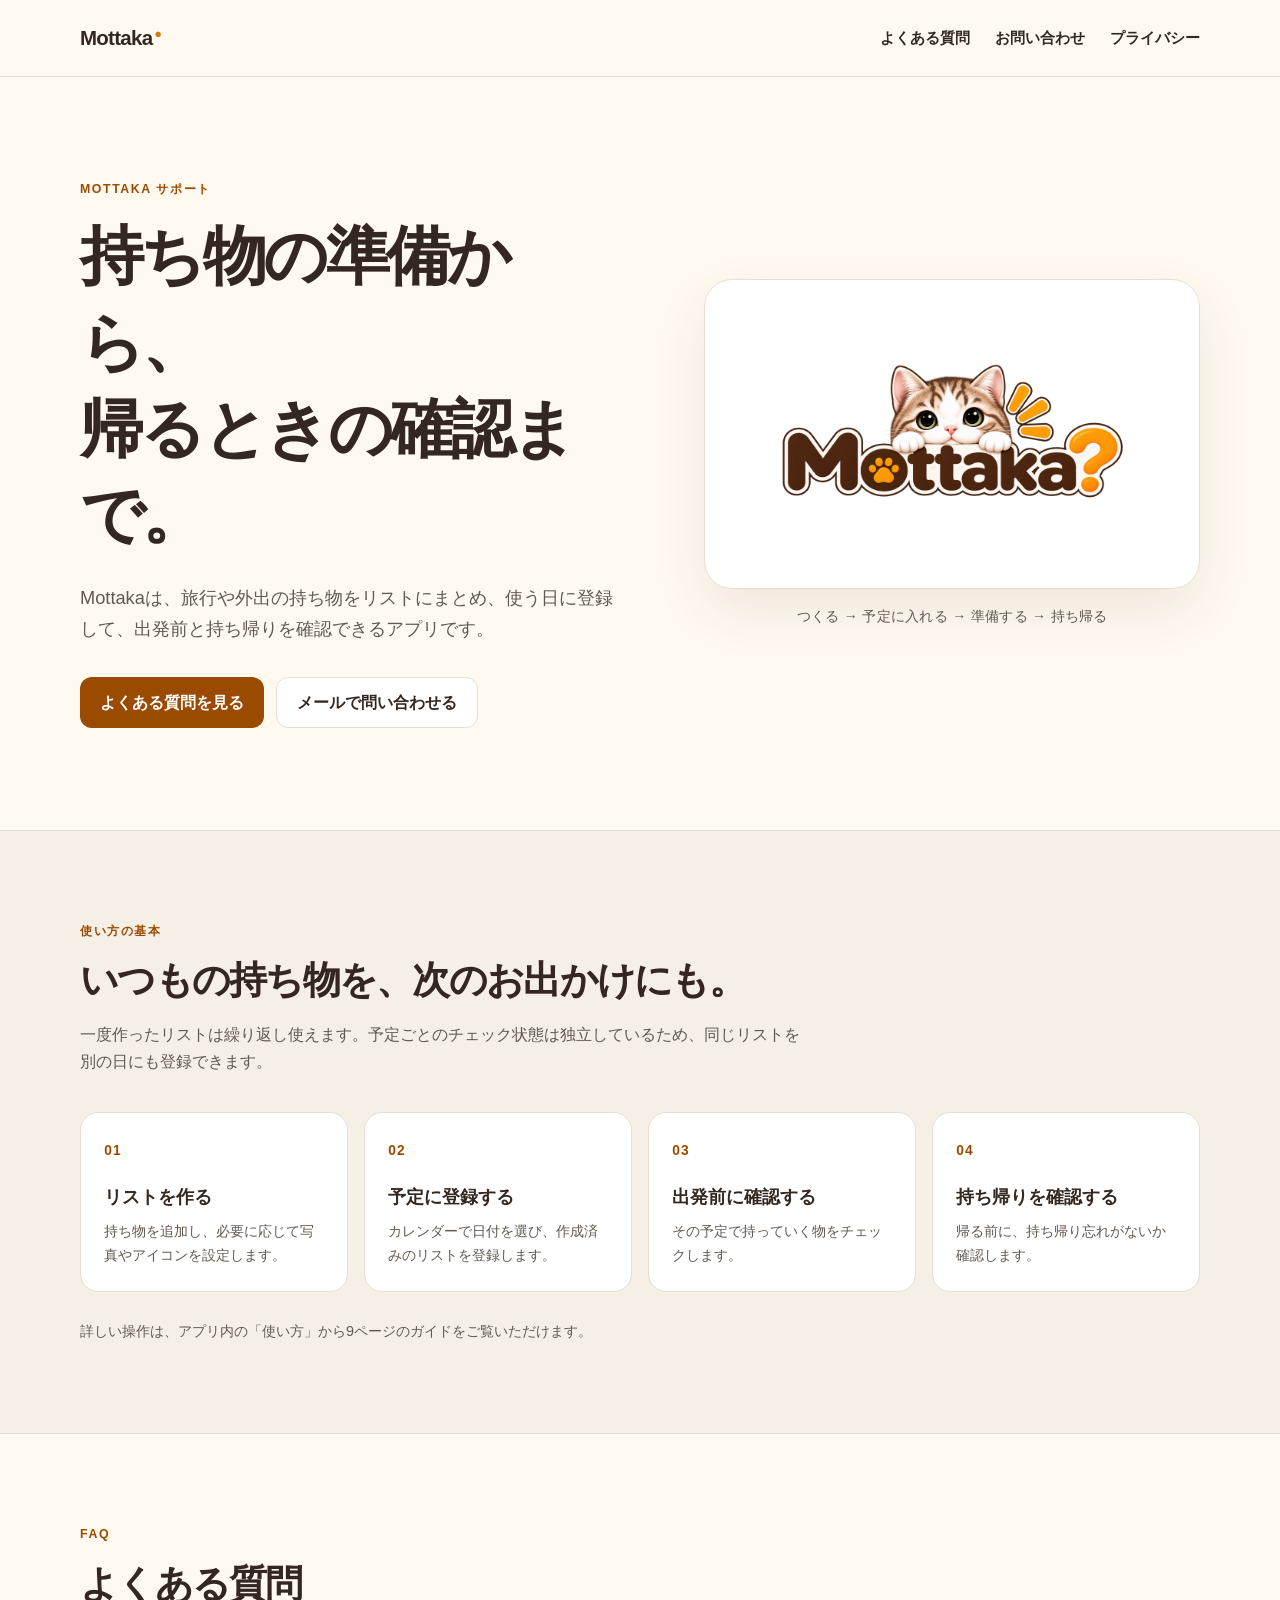
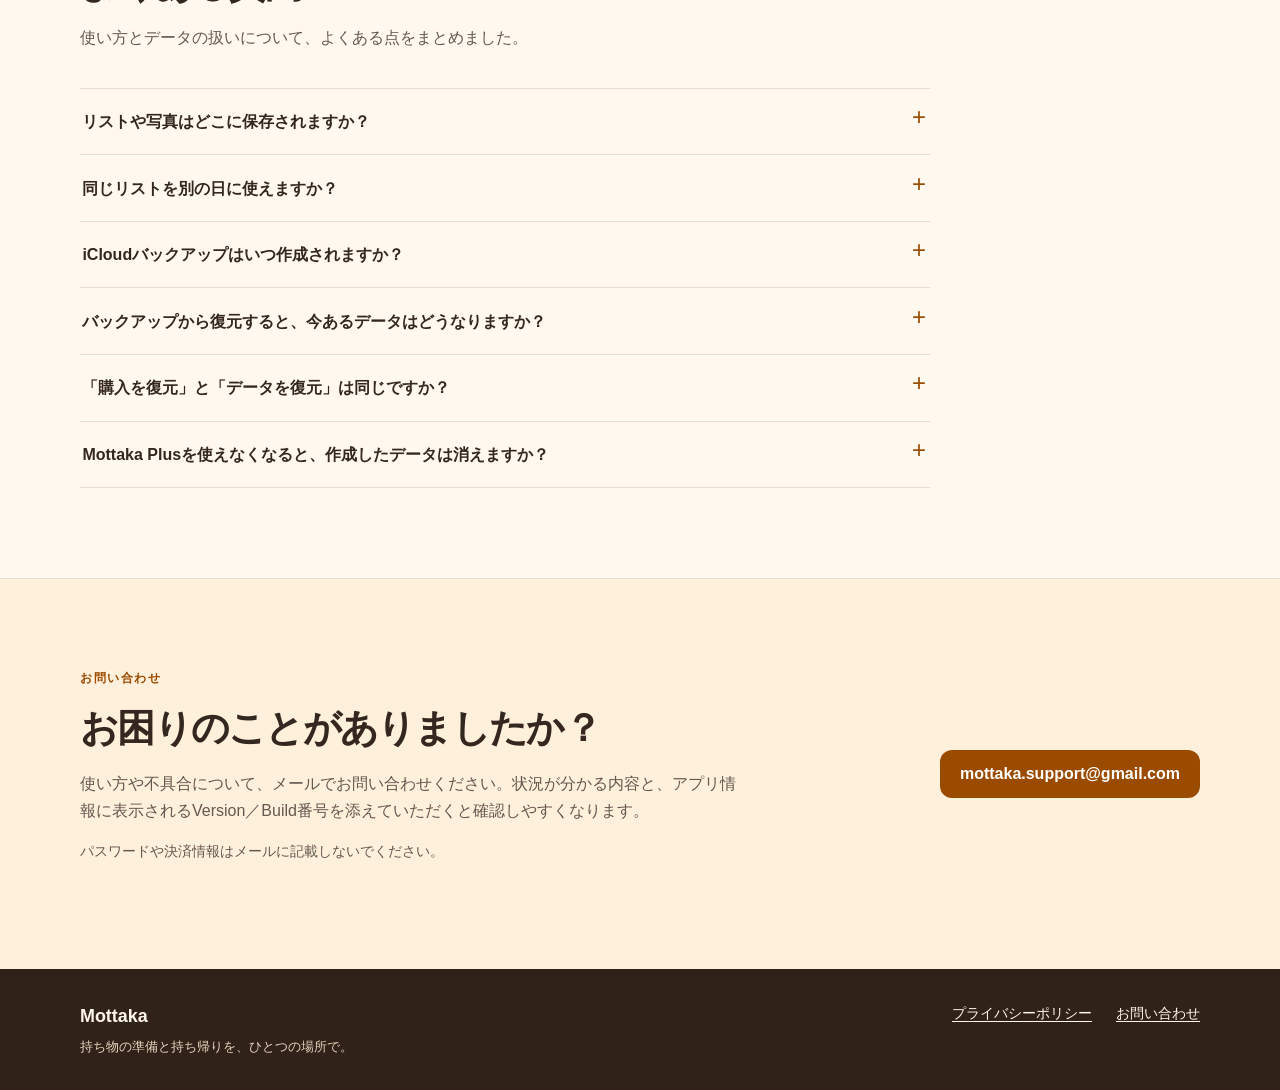
==== index.html @ 19b50f97 "Add Mottaka support site and privacy policy" ====
<!doctype html>
<html lang="ja">
<head>
  <meta charset="utf-8">
  <meta name="viewport" content="width=device-width, initial-scale=1">
  <meta name="description" content="Mottakaの使い方、よくある質問、お問い合わせ先をご案内します。">
  <meta name="theme-color" content="#fff9f0">
  <title>サポート | Mottaka</title>
  <link rel="stylesheet" href="style.css">
</head>
<body>
  <a class="skip-link" href="#main">本文へ移動</a>
  <header class="site-header">
    <div class="shell header-inner">
      <a class="brand" href="index.html" aria-label="Mottaka サポートのトップへ">Mottaka<span class="brand-paw" aria-hidden="true">●</span></a>
      <nav class="site-nav" aria-label="メインナビゲーション">
        <a href="#faq">よくある質問</a>
        <a href="#contact">お問い合わせ</a>
        <a href="privacy.html">プライバシー</a>
      </nav>
    </div>
  </header>

  <main id="main">
    <section class="hero shell" aria-labelledby="hero-title">
      <div class="hero-copy">
        <p class="eyebrow">Mottaka サポート</p>
        <h1 id="hero-title">持ち物の準備から、<br>帰るときの確認まで。</h1>
        <p class="hero-lead">Mottakaは、旅行や外出の持ち物をリストにまとめ、使う日に登録して、出発前と持ち帰りを確認できるアプリです。</p>
        <div class="hero-actions">
          <a class="button button-primary" href="#faq">よくある質問を見る</a>
          <a class="button button-secondary" href="mailto:mottaka.support@gmail.com">メールで問い合わせる</a>
        </div>
      </div>
      <div class="hero-art">
        <div class="logo-panel">
          <img src="assets/mottaka-logo.png" alt="猫が顔をのぞかせるMottakaのロゴ" width="2172" height="724">
        </div>
        <p>つくる → 予定に入れる → 準備する → 持ち帰る</p>
      </div>
    </section>

    <section class="section section-soft" aria-labelledby="flow-title">
      <div class="shell">
        <div class="section-heading">
          <p class="eyebrow">使い方の基本</p>
          <h2 id="flow-title">いつもの持ち物を、次のお出かけにも。</h2>
          <p>一度作ったリストは繰り返し使えます。予定ごとのチェック状態は独立しているため、同じリストを別の日にも登録できます。</p>
        </div>
        <ol class="steps">
          <li><span class="step-number">01</span><h3>リストを作る</h3><p>持ち物を追加し、必要に応じて写真やアイコンを設定します。</p></li>
          <li><span class="step-number">02</span><h3>予定に登録する</h3><p>カレンダーで日付を選び、作成済みのリストを登録します。</p></li>
          <li><span class="step-number">03</span><h3>出発前に確認する</h3><p>その予定で持っていく物をチェックします。</p></li>
          <li><span class="step-number">04</span><h3>持ち帰りを確認する</h3><p>帰る前に、持ち帰り忘れがないか確認します。</p></li>
        </ol>
        <p class="in-app-note">詳しい操作は、アプリ内の「使い方」から9ページのガイドをご覧いただけます。</p>
      </div>
    </section>

    <section class="section shell" id="faq" aria-labelledby="faq-title">
      <div class="section-heading">
        <p class="eyebrow">FAQ</p>
        <h2 id="faq-title">よくある質問</h2>
        <p>使い方とデータの扱いについて、よくある点をまとめました。</p>
      </div>
      <div class="faq-list">
        <details>
          <summary>リストや写真はどこに保存されますか？</summary>
          <p>通常のアプリデータは端末内に保存されます。写真や壁紙として取り込んだ画像も、アプリが管理する端末内の領域に保存されます。iCloudへのバックアップは、Mottaka Plusの別機能です。</p>
        </details>
        <details>
          <summary>同じリストを別の日に使えますか？</summary>
          <p>はい。作成済みのリストを複数の予定に登録できます。出発前・持ち帰りのチェック状態は予定ごとに管理されます。</p>
        </details>
        <details>
          <summary>iCloudバックアップはいつ作成されますか？</summary>
          <p>Mottaka Plusで手動バックアップを作成できます。自動バックアップを有効にしている場合は、データに変更があり、前回の確定したバックアップから24時間以上経過していれば、次の実行機会に作成されます。毎日決まった時刻に実行されるものではありません。</p>
        </details>
        <details>
          <summary>バックアップから復元すると、今あるデータはどうなりますか？</summary>
          <p>復元はデータの追加ではなく、選択したバックアップの内容への置き換えです。アプリは復元開始前に現在のデータを端末内へ退避します。復元するバックアップの日時と内容を確認してから操作してください。</p>
        </details>
        <details>
          <summary>「購入を復元」と「データを復元」は同じですか？</summary>
          <p>別の操作です。「購入を復元」はMottaka Plusの購入情報をApp Store経由で確認します。データの復元は、iCloud Driveに保存されたバックアップから行います。</p>
        </details>
        <details>
          <summary>Mottaka Plusを使えなくなると、作成したデータは消えますか？</summary>
          <p>いいえ。既存のリスト・予定・フォルダなどは保持されます。Freeではフォルダ管理、外観の変更、iCloudバックアップ・復元などの操作が制限されます。</p>
        </details>
      </div>
    </section>

    <section class="section contact-section" id="contact" aria-labelledby="contact-title">
      <div class="shell contact-card">
        <div>
          <p class="eyebrow">お問い合わせ</p>
          <h2 id="contact-title">お困りのことがありましたか？</h2>
          <p>使い方や不具合について、メールでお問い合わせください。状況が分かる内容と、アプリ情報に表示されるVersion／Build番号を添えていただくと確認しやすくなります。</p>
          <p class="contact-caution">パスワードや決済情報はメールに記載しないでください。</p>
        </div>
        <a class="button button-primary contact-button" href="mailto:mottaka.support@gmail.com">mottaka.support@gmail.com</a>
      </div>
    </section>
  </main>

  <footer class="site-footer">
    <div class="shell footer-inner">
      <p><strong>Mottaka</strong><span>持ち物の準備と持ち帰りを、ひとつの場所で。</span></p>
      <nav aria-label="フッターナビゲーション"><a href="privacy.html">プライバシーポリシー</a><a href="mailto:mottaka.support@gmail.com">お問い合わせ</a></nav>
    </div>
  </footer>
</body>
</html>
---- style.css ----
:root {
  color-scheme: light;
  --ink: #33271f;
  --muted: #62594f;
  --orange: #d87910;
  --orange-dark: #9a4b00;
  --paper: #fff9f0;
  --white: #fff;
  --line: #e9ded0;
  --soft: #f6efe5;
  font-family: -apple-system, BlinkMacSystemFont, "Hiragino Kaku Gothic ProN", "Yu Gothic", Meiryo, sans-serif;
  line-height: 1.7;
  -webkit-text-size-adjust: 100%;
}

* { box-sizing: border-box; }
html { scroll-behavior: smooth; }
body { margin: 0; color: var(--ink); background: var(--paper); }
img { display: block; max-width: 100%; height: auto; }
a { color: var(--orange-dark); text-underline-offset: .2em; }
a:hover { text-decoration-thickness: 2px; }
:focus-visible { outline: 3px solid var(--orange); outline-offset: 4px; border-radius: 3px; }
.shell { width: min(100% - 2.5rem, 1120px); margin-inline: auto; }
.skip-link { position: absolute; left: 1rem; top: -5rem; padding: .55rem .9rem; z-index: 10; background: var(--white); }
.skip-link:focus { top: .75rem; }

.site-header { background: rgba(255, 249, 240, .96); border-bottom: 1px solid var(--line); }
.header-inner { min-height: 76px; display: flex; align-items: center; justify-content: space-between; gap: 1.5rem; }
.brand { display: inline-flex; align-items: center; gap: .12rem; color: var(--ink); text-decoration: none; font-size: 1.28rem; font-weight: 800; letter-spacing: -.035em; white-space: nowrap; }
.brand-paw { color: var(--orange); font-size: .8rem; transform: translateY(-.28rem); }
.site-nav { display: flex; flex-wrap: wrap; align-items: center; gap: .6rem 1.55rem; }
.site-nav a { color: var(--ink); text-decoration: none; font-size: .91rem; font-weight: 650; }
.site-nav a:hover, .site-nav a[aria-current="page"] { color: var(--orange-dark); text-decoration: underline; }

.hero { min-height: 520px; display: grid; grid-template-columns: 1.05fr .95fr; align-items: center; gap: clamp(2rem, 6vw, 5.5rem); padding-block: clamp(3.5rem, 8vw, 6.5rem); }
.eyebrow { margin: 0 0 .8rem; color: var(--orange-dark); font-size: .77rem; font-weight: 800; letter-spacing: .13em; text-transform: uppercase; }
h1, h2, h3, p { overflow-wrap: anywhere; }
h1, h2, h3 { line-height: 1.35; }
h1 { margin: 0; font-size: clamp(2.25rem, 5vw, 4.25rem); letter-spacing: -.055em; }
h2 { margin: 0; font-size: clamp(1.75rem, 3vw, 2.4rem); letter-spacing: -.045em; }
h3 { margin: 0; font-size: 1.1rem; }
p { margin-block: 0 1rem; }
.hero-lead { max-width: 36rem; margin-top: 1.5rem; color: var(--muted); font-size: clamp(1rem, 1.5vw, 1.14rem); }
.hero-actions { display: flex; flex-wrap: wrap; gap: .75rem; margin-top: 2rem; }
.button { min-height: 48px; display: inline-flex; align-items: center; justify-content: center; padding: .68rem 1.25rem; border-radius: 12px; font-weight: 750; text-decoration: none; text-align: center; transition: transform .18s ease, background-color .18s ease; }
.button:hover { transform: translateY(-2px); }
.button-primary { color: #fff; background: var(--orange-dark); }
.button-primary:hover { background: #783800; }
.button-secondary { color: var(--ink); background: var(--white); border: 1px solid var(--line); }
.button-secondary:hover { background: var(--soft); }
.hero-art { min-width: 0; text-align: center; }
.logo-panel { display: grid; place-items: center; min-height: 310px; padding: clamp(1rem, 3vw, 2.5rem); background: var(--white); border: 1px solid var(--line); border-radius: 28px; box-shadow: 0 22px 55px rgba(87, 55, 20, .09); }
.logo-panel img { width: 100%; max-width: 530px; }
.hero-art p { margin: 1rem 0 0; color: var(--muted); font-size: .88rem; letter-spacing: .02em; }

.section { padding-block: clamp(4rem, 7vw, 6rem); scroll-margin-top: 2rem; }
.section-soft { background: var(--soft); border-block: 1px solid var(--line); }
.section-heading { max-width: 720px; margin-bottom: 2.3rem; }
.section-heading > p:last-child { margin-top: .9rem; color: var(--muted); }
.steps { display: grid; grid-template-columns: repeat(4, minmax(0, 1fr)); gap: 1rem; list-style: none; margin: 0; padding: 0; }
.steps li { min-width: 0; padding: 1.45rem; border: 1px solid var(--line); border-radius: 18px; background: var(--white); }
.step-number { display: inline-block; margin-bottom: 1.5rem; color: var(--orange-dark); font-size: .86rem; font-weight: 800; letter-spacing: .08em; }
.steps p { margin: .55rem 0 0; color: var(--muted); font-size: .9rem; }
.in-app-note { margin: 1.7rem 0 0; color: var(--muted); font-size: .9rem; }

.faq-list { max-width: 850px; border-top: 1px solid var(--line); }
.faq-list details { border-bottom: 1px solid var(--line); }
.faq-list summary { position: relative; padding: 1.2rem 2.5rem 1.2rem .15rem; cursor: pointer; font-weight: 750; list-style: none; }
.faq-list summary::-webkit-details-marker { display: none; }
.faq-list summary::after { content: "+"; position: absolute; right: .25rem; top: 1.02rem; color: var(--orange-dark); font-size: 1.5rem; font-weight: 400; line-height: 1; }
.faq-list details[open] summary::after { content: "−"; }
.faq-list details p { max-width: 760px; padding: 0 2.5rem 1.25rem .15rem; margin: 0; color: var(--muted); }

.contact-section { background: #fff0dc; border-top: 1px solid var(--line); }
.contact-card { display: flex; align-items: center; justify-content: space-between; gap: 2rem; }
.contact-card > div { max-width: 670px; }
.contact-card h2 { margin-bottom: 1rem; }
.contact-card p:not(.eyebrow) { color: var(--muted); }
.contact-card .contact-caution { font-size: .86rem; }
.contact-button { flex: none; white-space: nowrap; }
.site-footer { padding-block: 2rem; background: #312219; color: #fff6ec; }
.footer-inner { display: flex; align-items: flex-start; justify-content: space-between; gap: 1rem 2rem; }
.footer-inner p { margin: 0; }
.footer-inner strong { display: block; font-size: 1.12rem; }
.footer-inner span { display: block; margin-top: .25rem; color: #e5d3bd; font-size: .83rem; }
.footer-inner nav { display: flex; flex-wrap: wrap; gap: .5rem 1.5rem; }
.footer-inner a { color: #fff6ec; font-size: .9rem; }

.policy-page { padding-block: clamp(3rem, 7vw, 5rem) 5rem; }
.policy-intro { max-width: 780px; margin-bottom: 3rem; }
.policy-intro h1 { font-size: clamp(2rem, 4vw, 3.25rem); }
.policy-intro > p:not(.eyebrow) { margin-top: 1rem; color: var(--muted); }
.policy-intro .policy-date { font-size: .86rem; }
.policy-layout { display: grid; grid-template-columns: 235px minmax(0, 1fr); align-items: start; gap: clamp(2rem, 6vw, 5rem); }
.policy-toc { position: sticky; top: 2rem; display: grid; gap: .65rem; padding: 1.25rem; border: 1px solid var(--line); border-radius: 16px; background: var(--white); }
.policy-toc p { margin: 0 0 .2rem; font-size: .86rem; font-weight: 800; }
.policy-toc a { color: var(--muted); font-size: .87rem; text-decoration: none; }
.policy-toc a:hover { color: var(--orange-dark); text-decoration: underline; }
.policy-content { min-width: 0; }
.policy-section { scroll-margin-top: 2rem; padding: 0 0 2.5rem; margin-bottom: 2.5rem; border-bottom: 1px solid var(--line); }
.policy-section:last-child { margin-bottom: 0; border-bottom: 0; }
.policy-section h2 { margin-bottom: 1.15rem; font-size: clamp(1.3rem, 2vw, 1.65rem); }
.policy-section p { max-width: 770px; color: var(--muted); }
.policy-section a { font-weight: 650; }

@media (max-width: 880px) {
  .hero { min-height: 0; grid-template-columns: 1fr; }
  .hero-art { max-width: 620px; width: 100%; margin-inline: auto; }
  .logo-panel { min-height: 240px; }
  .steps { grid-template-columns: repeat(2, minmax(0, 1fr)); }
  .contact-card { align-items: flex-start; flex-direction: column; }
  .policy-layout { grid-template-columns: 1fr; gap: 2rem; }
  .policy-toc { position: static; grid-template-columns: repeat(2, minmax(0, 1fr)); }
  .policy-toc p { grid-column: 1 / -1; }
}

@media (max-width: 600px) {
  .shell { width: min(100% - 2rem, 1120px); }
  .header-inner { align-items: flex-start; flex-direction: column; gap: .55rem; padding-block: .85rem; }
  .site-nav { gap: .3rem 1.2rem; }
  .site-nav a { font-size: .84rem; }
  .hero { padding-block: 3rem 4rem; }
  .hero h1 { font-size: clamp(2.1rem, 9vw, 3rem); }
  .hero-actions { align-items: stretch; flex-direction: column; }
  .hero-actions .button { width: 100%; }
  .logo-panel { min-height: 190px; padding: 1rem; border-radius: 20px; }
  .hero-art p { font-size: .76rem; }
  .steps { grid-template-columns: 1fr; }
  .steps li { padding: 1.25rem; }
  .step-number { margin-bottom: .5rem; }
  .section { padding-block: 3.5rem; }
  .contact-button { max-width: 100%; white-space: normal; overflow-wrap: anywhere; }
  .footer-inner { flex-direction: column; }
  .policy-page { padding-block: 3rem; }
  .policy-toc { grid-template-columns: 1fr; }
}

@media (prefers-reduced-motion: reduce) {
  html { scroll-behavior: auto; }
  .button { transition: none; }
  .button:hover { transform: none; }
}
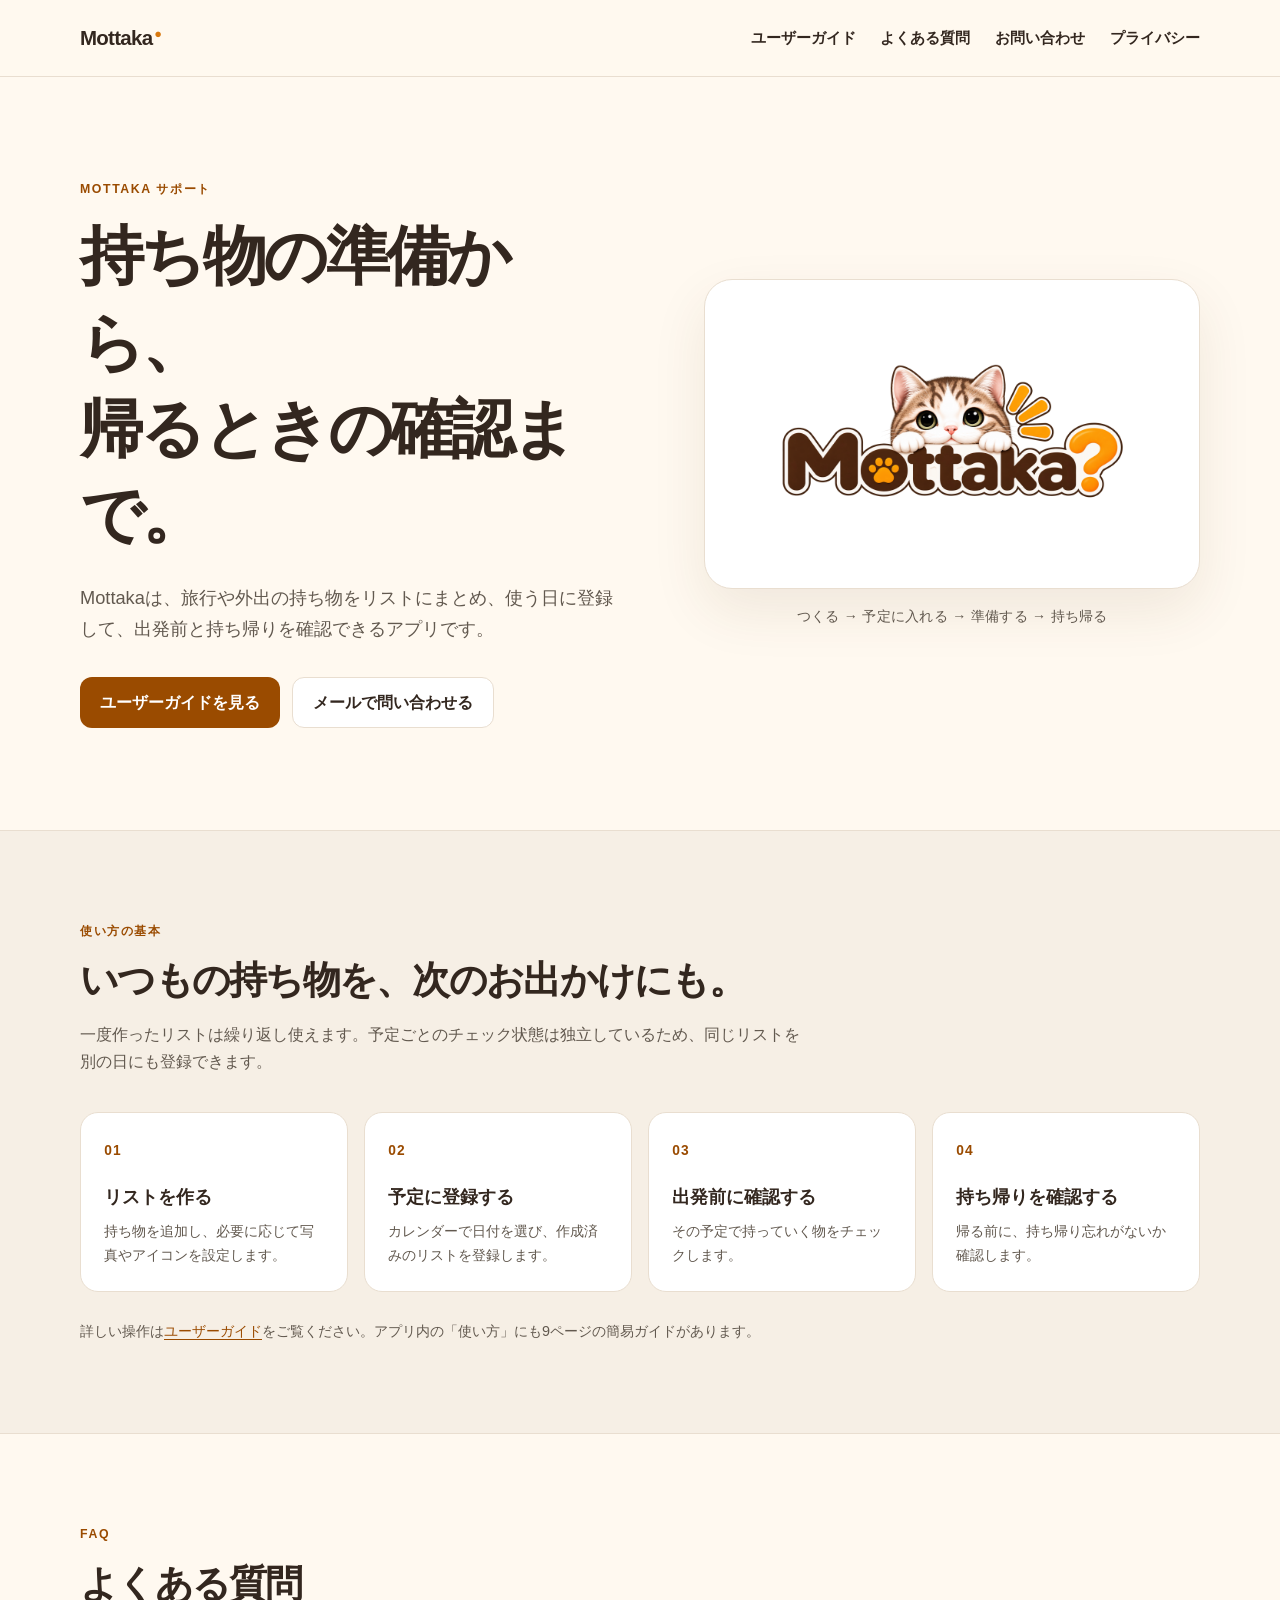
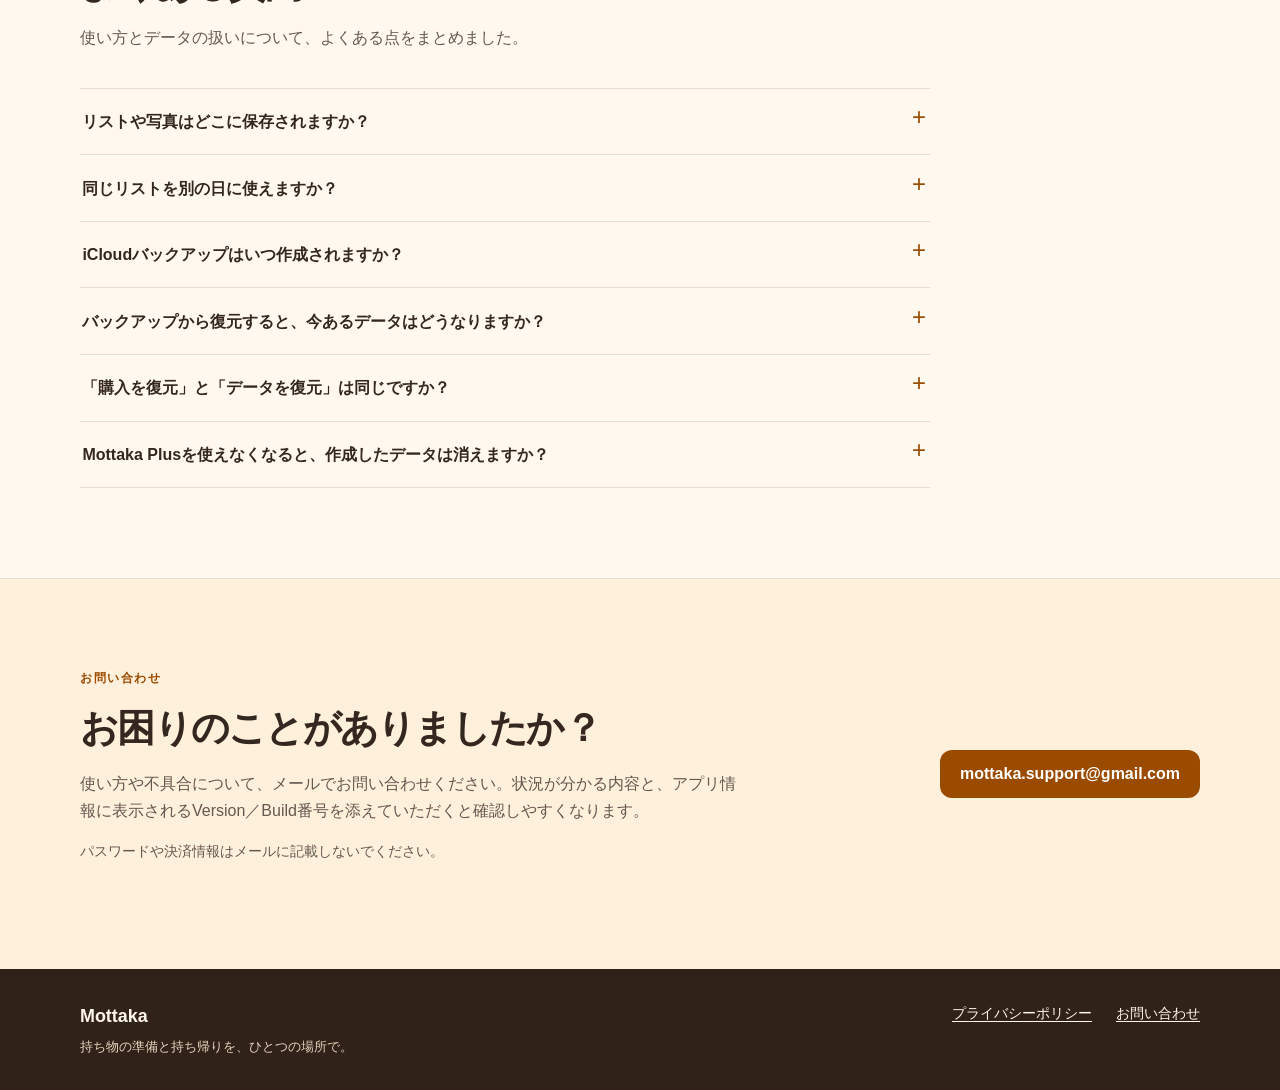
==== commit 9df83cac: "Publish Mottaka user guide" ====
--- a/index.html
+++ b/index.html
@@ -14,6 +14,7 @@
     <div class="shell header-inner">
       <a class="brand" href="index.html" aria-label="Mottaka サポートのトップへ">Mottaka<span class="brand-paw" aria-hidden="true">●</span></a>
       <nav class="site-nav" aria-label="メインナビゲーション">
+        <a href="guide.html">ユーザーガイド</a>
         <a href="#faq">よくある質問</a>
         <a href="#contact">お問い合わせ</a>
         <a href="privacy.html">プライバシー</a>
@@ -28,7 +29,7 @@
         <h1 id="hero-title">持ち物の準備から、<br>帰るときの確認まで。</h1>
         <p class="hero-lead">Mottakaは、旅行や外出の持ち物をリストにまとめ、使う日に登録して、出発前と持ち帰りを確認できるアプリです。</p>
         <div class="hero-actions">
-          <a class="button button-primary" href="#faq">よくある質問を見る</a>
+          <a class="button button-primary" href="guide.html">ユーザーガイドを見る</a>
           <a class="button button-secondary" href="mailto:mottaka.support@gmail.com">メールで問い合わせる</a>
         </div>
       </div>
@@ -53,7 +54,7 @@
           <li><span class="step-number">03</span><h3>出発前に確認する</h3><p>その予定で持っていく物をチェックします。</p></li>
           <li><span class="step-number">04</span><h3>持ち帰りを確認する</h3><p>帰る前に、持ち帰り忘れがないか確認します。</p></li>
         </ol>
-        <p class="in-app-note">詳しい操作は、アプリ内の「使い方」から9ページのガイドをご覧いただけます。</p>
+        <p class="in-app-note">詳しい操作は<a href="guide.html">ユーザーガイド</a>をご覧ください。アプリ内の「使い方」にも9ページの簡易ガイドがあります。</p>
       </div>
     </section>
 
@@ -74,7 +75,7 @@
         </details>
         <details>
           <summary>iCloudバックアップはいつ作成されますか？</summary>
-          <p>Mottaka Plusで手動バックアップを作成できます。自動バックアップを有効にしている場合は、データに変更があり、前回の確定したバックアップから24時間以上経過していれば、次の実行機会に作成されます。毎日決まった時刻に実行されるものではありません。</p>
+          <p>Mottaka Plusで手動バックアップを作成できます。自動バックアップの初期値はOFFです。複数端末では主に使用する1台だけで有効にしてください。データに変更があり、この端末での前回のバックアップ作成から24時間以上経過していれば、確認待ちなどの安全条件を確認した次の実行機会に作成されます。毎日決まった時刻に実行されるものではありません。</p>
         </details>
         <details>
           <summary>バックアップから復元すると、今あるデータはどうなりますか？</summary>
